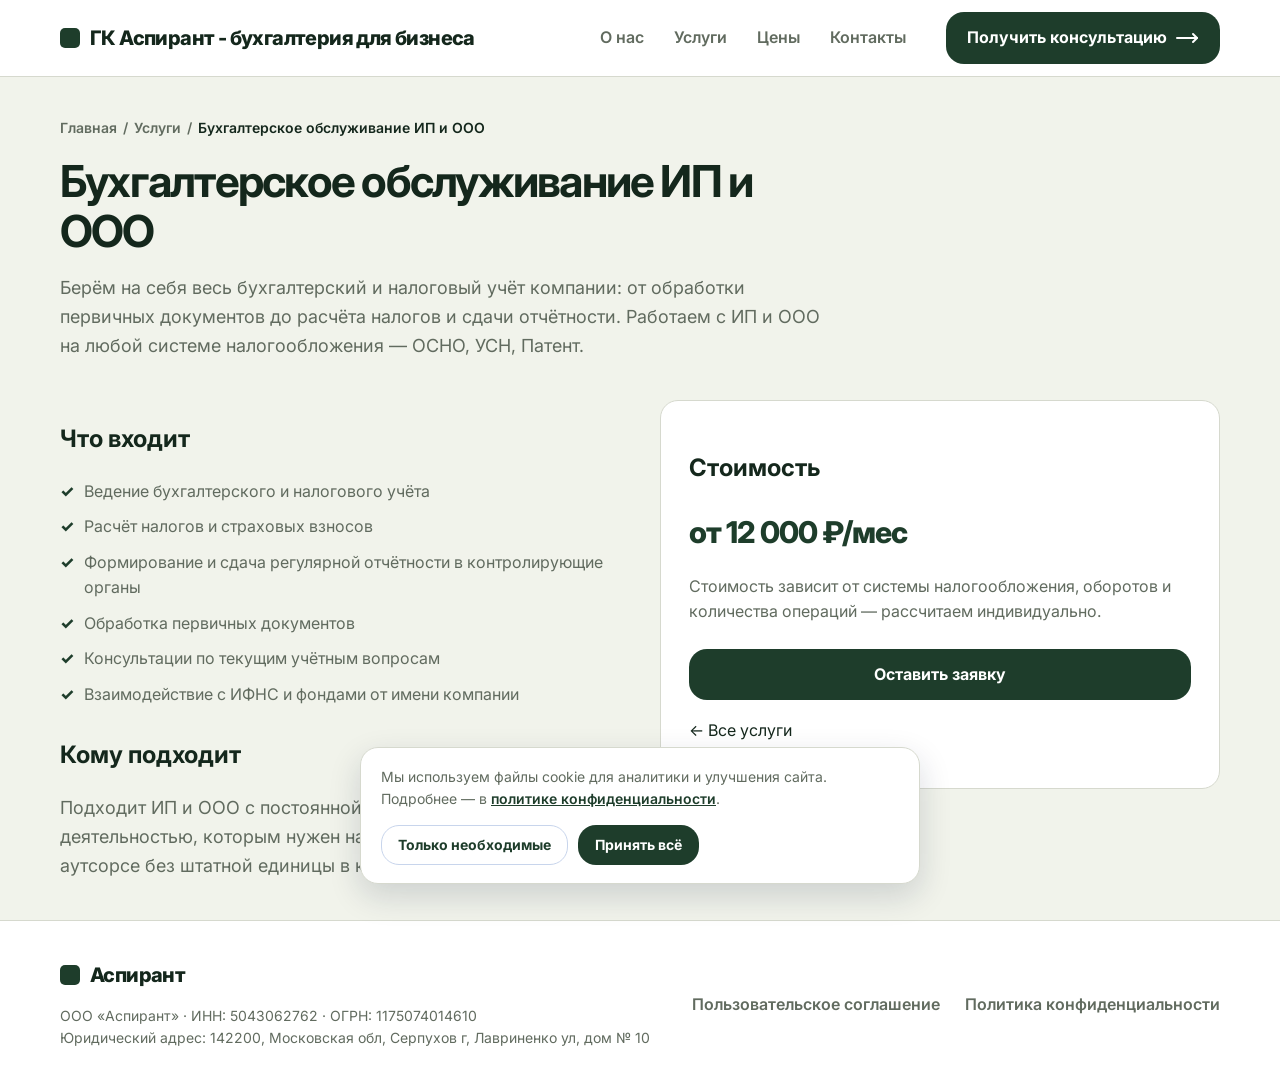
==== uslugi/buhgalterskoe-obsluzhivanie/index.html @ 934bf824 "Add individual service pages and Fix: guard form-only JS logic so pages without contact form render " ====
<!doctype html>
<html lang="ru">
	<head>
		<meta charset="UTF-8" />
		<meta name="viewport" content="width=device-width, initial-scale=1.0" />
		<meta name="description" content="Ведение бухгалтерского и налогового учёта для ИП и ООО на ОСНО, УСН и Патенте: расчёт налогов, подготовка и сдача отчётности, поддержка по текущим вопросам." />
		<title>Бухгалтерское обслуживание ИП и ООО — ГК Аспирант</title>
		<link rel="canonical" href="https://aspirant.msk.ru/uslugi/buhgalterskoe-obsluzhivanie/" />
		<link rel="preconnect" href="https://fonts.googleapis.com" />
		<link rel="preconnect" href="https://fonts.gstatic.com" crossorigin />
		<link
			href="https://fonts.googleapis.com/css2?family=Inter:wght@400;500;600;700;800&display=swap"
			rel="stylesheet"
		/>
		<link rel="icon" href="/images/icons/favicon.ico" sizes="32x32" />
		<link rel="icon" href="/images/icons/favicon.svg" type="image/svg+xml" />
		<link rel="apple-touch-icon" href="/images/icons/apple-touch-icon.png" />
		<link rel="icon" type="image/png" sizes="192x192" href="/images/icons/icon-192.png" />
		<link rel="icon" type="image/png" sizes="512x512" href="/images/icons/icon-512.png" />
		<link rel="stylesheet" href="/style.css" />
		<script type="application/ld+json">
			{
				"@context": "https://schema.org",
				"@type": "Service",
				"serviceType": "Бухгалтерское обслуживание ИП и ООО",
				"name": "Бухгалтерское обслуживание ИП и ООО",
				"description": "Ведение бухгалтерского и налогового учёта для ИП и ООО на ОСНО, УСН и Патенте: расчёт налогов, подготовка и сдача отчётности, поддержка по текущим вопросам.",
				"url": "https://aspirant.msk.ru/uslugi/buhgalterskoe-obsluzhivanie/",
				"provider": {
					"@type": "AccountingService",
					"name": "ГК Аспирант",
					"url": "https://aspirant.msk.ru/",
					"telephone": ["+7-977-890-30-81", "+7-905-116-89-14"],
					"email": "info@aspirant.msk.ru"
				},
				"areaServed": [
					{ "@type": "City", "name": "Москва" },
					{ "@type": "City", "name": "Тула" }
				]
			}
		</script>
	</head>
	<body>
		<header class="site-header">
			<div class="container navbar">
				<a class="logo" href="/" aria-label="ГК Аспирант">
					<span class="logo-mark" aria-hidden="true"></span>
					<span class="logo-text">ГК Аспирант - бухгалтерия для бизнеса</span>
				</a>
				<nav class="nav-menu" id="navMenu" aria-label="Основная навигация">
					<ul class="nav-links">
						<li><a class="nav-link" href="/#about">О нас</a></li>
						<li><a class="nav-link" href="/#services">Услуги</a></li>
						<li><a class="nav-link" href="/#pricing">Цены</a></li>
						<li><a class="nav-link" href="/#contacts">Контакты</a></li>
					</ul>
					<a class="btn btn-primary" href="/#contacts"
						>Получить консультацию
						<svg
							xmlns="http://www.w3.org/2000/svg"
							width="24"
							height="24"
							viewBox="0 0 24 24"
							fill="none"
							stroke="currentColor"
							stroke-width="2"
							stroke-linecap="round"
							stroke-linejoin="round"
							class="lucide lucide-move-right-icon lucide-move-right"
						>
							<path d="M18 8L22 12L18 16" />
							<path d="M2 12H22" /></svg
					></a>
				</nav>
				<button
					class="hamburger"
					id="hamburger"
					type="button"
					aria-label="Открыть меню"
					aria-controls="navMenu"
					aria-expanded="false"
				>
					<span></span><span></span><span></span>
				</button>
			</div>
		</header>

		<main>
			<section class="fade-in" style="padding-top: 40px; padding-bottom: 40px;">
				<div class="container">
					<nav class="breadcrumb" aria-label="Хлебные крошки">
						<a href="/">Главная</a> <span aria-hidden="true">/</span>
						<a href="/#services">Услуги</a> <span aria-hidden="true">/</span>
						<span>Бухгалтерское обслуживание ИП и ООО</span>
					</nav>
					<div class="section-header" style="text-align: left; margin: 18px 0 40px; max-width: 760px;">
						<h1 class="section-title">Бухгалтерское обслуживание ИП и ООО</h1>
						<p class="lead" style="text-align: left;">Берём на себя весь бухгалтерский и налоговый учёт компании: от обработки первичных документов до расчёта налогов и сдачи отчётности. Работаем с ИП и ООО на любой системе налогообложения — ОСНО, УСН, Патент.</p>
					</div>
					<div class="contact-grid">
						<div>
							<h2>Что входит</h2>
							<ul class="check-list" style="margin-bottom: 28px;">
									<li>Ведение бухгалтерского и налогового учёта</li>
									<li>Расчёт налогов и страховых взносов</li>
									<li>Формирование и сдача регулярной отчётности в контролирующие органы</li>
									<li>Обработка первичных документов</li>
									<li>Консультации по текущим учётным вопросам</li>
									<li>Взаимодействие с ИФНС и фондами от имени компании</li>
							</ul>
							<h2>Кому подходит</h2>
							<p class="lead" style="text-align: left; margin-bottom: 0;">Подходит ИП и ООО с постоянной хозяйственной деятельностью, которым нужен надёжный бухгалтер на аутсорсе без штатной единицы в компании.</p>
						</div>
						<div class="contact-card card-hover" style="padding: 28px;">
							<h2>Стоимость</h2>
							<div class="price">от 12 000 ₽/мес</div>
							<p class="muted" style="margin-bottom: 24px;">Стоимость зависит от системы налогообложения, оборотов и количества операций — рассчитаем индивидуально.</p>
							<a class="btn btn-primary" href="/#contacts" style="width: 100%;">Оставить заявку</a>
							<p style="margin-top: 18px;">
								<a href="/#services">← Все услуги</a>
							</p>
						</div>
					</div>
				</div>
			</section>
		</main>
		<footer class="site-footer">
			<div class="container footer-grid">
				<div>
					<a class="logo" href="/"
						><span class="logo-mark" aria-hidden="true"></span><span>Аспирант</span></a
					>
					<p class="copyright">
						ООО «Аспирант» · ИНН: 5043062762 · ОГРН: 1175074014610<br />
						Юридический адрес: 142200, Московская обл, Серпухов г, Лавриненко ул, дом №
						10
					</p>
				</div>
				<nav class="footer-links" aria-label="Навигация в подвале">
					<a href="/documents/agreement.pdf" target="_blank" rel="noopener"
						>Пользовательское соглашение</a
					>
					<a href="/documents/privacy-policy.pdf" target="_blank" rel="noopener"
						>Политика конфиденциальности</a
					>
				</nav>
			</div>
		</footer>
		<div class="toast-container" id="toastContainer" aria-live="polite"></div>
		<div
			class="cookie-banner"
			id="cookieBanner"
			role="dialog"
			aria-label="Уведомление об использовании cookie"
		>
			<div class="cookie-banner-inner">
				<p>
					Мы используем файлы cookie для аналитики и улучшения сайта. Подробнее — в
					<a href="/documents/privacy-policy.pdf" target="_blank" rel="noopener"
						>политике конфиденциальности</a
					>.
				</p>
				<div class="cookie-banner-actions">
					<button class="btn btn-ghost" id="cookieDecline" type="button">
						Только необходимые
					</button>
					<button class="btn btn-primary" id="cookieAccept" type="button">
						Принять всё
					</button>
				</div>
			</div>
		</div>
		<script src="/script.js"></script>
	</body>
</html>
---- style.css ----
:root {
	--color-primary: #1e3d2b;
	--color-primary-light: #e4f9f5;
	--color-text: #14271c;
	--color-text-muted: #616b5f;
	--color-site-header: #11999e;
	--color-bg: #f1f3eb;
	--color-bg-secondary: #dee0d5;
	--color-border: #d6d9ce;
	--color-danger: #dc2626;
	--color-hover: #22382a;
	--container: 1160px;
	--radius: 18px;
	--header-height: 76px;
}

* {
	box-sizing: border-box;
}

html {
	scroll-behavior: smooth;
	scroll-padding-top: calc(var(--header-height) + 18px);
}

body {
	margin: 0;
	/* text-align: justify; */
	font-family:
		'Inter',
		system-ui,
		-apple-system,
		BlinkMacSystemFont,
		'Segoe UI',
		sans-serif;
	color: var(--color-text);
	background: var(--color-bg);
	line-height: 1.6;
}

body.menu-open {
	overflow: hidden;
}

a {
	color: inherit;
	text-decoration: none;
}
img,
svg {
	max-width: 100%;
	display: block;
}
button,
input,
textarea {
	font: inherit;
}

.container {
	width: min(100% - 32px, var(--container));
	margin-inline: auto;
}

.site-header {
	position: sticky;
	top: 0;
	z-index: 100;
	min-height: var(--header-height);
	background: rgba(255, 255, 255, 0.96);
	border-bottom: 1px solid var(--color-border);
	backdrop-filter: blur(10px);
}

.navbar {
	min-height: var(--header-height);
	display: flex;
	align-items: center;
	justify-content: space-between;
	gap: 24px;
}

.logo {
	display: inline-flex;
	align-items: center;
	gap: 10px;
	font-size: clamp(12px, 6vw, 20px);
	/* font-size: 20px; */
	font-weight: 800;
	letter-spacing: -0.03em;
	max-width: 400px;
}

.logo-text {
	white-space: nowrap;
	font-size: clamp(1px, 4vw, 20px);
}

.logo-mark {
	width: 100%;
	max-width: 20px;
	height: 20px;
	background: var(--color-primary);
	border-radius: 5px;
	flex: 0 0 auto;
}

.nav-menu {
	display: flex;
	align-items: center;
	gap: 28px;
}

.nav-links {
	display: flex;
	align-items: center;
	gap: 6px;
	list-style: none;
	margin: 0;
	padding: 0;
}

.nav-link {
	display: inline-flex;
	padding: 10px 12px;
	color: var(--color-text-muted);
	font-weight: 600;
	transition:
		color 0.2s ease,
		background 0.2s ease;
	border-radius: 999px;
}

.nav-link:hover,
.nav-link.active {
	color: var(--color-primary);
	background: var(--color-primary-light);
}

.btn {
	display: inline-flex;
	align-items: center;
	justify-content: center;
	gap: 8px;
	min-height: 46px;
	padding: 12px 20px;
	border: 1px solid transparent;
	border-radius: var(--radius);
	cursor: pointer;
	font-weight: 700;
	transition:
		transform 0.2s ease,
		background 0.2s ease,
		border-color 0.2s ease;
}

.btn:hover {
	transform: translateY(-2px);
}
.btn-primary {
	color: #fff;
	background: var(--color-primary);
}
.btn-primary:hover {
	background: var(--color-hover);
}
.btn-ghost {
	color: var(--color-primary);
	background: #fff;
	border-color: #c8d5ec;
}

.hamburger {
	display: none;
	width: 100%;
	max-width: 44px;
	height: 44px;
	border: 1px solid var(--color-border);
	border-radius: 12px;
	background: #fff;
	cursor: pointer;
	position: relative;
}

.hamburger span {
	position: absolute;
	left: 11px;
	right: 11px;
	height: 2px;
	background: var(--color-text);
	border-radius: 2px;
	transition:
		transform 0.2s ease,
		opacity 0.2s ease,
		top 0.2s ease;
}

.hamburger span:nth-child(1) {
	top: 14px;
}
.hamburger span:nth-child(2) {
	top: 21px;
}
.hamburger span:nth-child(3) {
	top: 28px;
}
.hamburger.active span:nth-child(1) {
	top: 21px;
	transform: rotate(45deg);
}
.hamburger.active span:nth-child(2) {
	opacity: 0;
}
.hamburger.active span:nth-child(3) {
	top: 21px;
	transform: rotate(-45deg);
}

main {
	overflow: hidden;
}

section {
	padding: 88px 0;
}
.section-muted {
	background: var(--color-bg-secondary);
}

.section-header {
	max-width: 720px;
	margin: 0 auto 44px;
	text-align: center;
}

.section-title {
	margin: 0 0 12px;
	font-size: clamp(32px, 5vw, 44px);
	line-height: 1.12;
	letter-spacing: -0.04em;
}

.section-subtitle,
.muted {
	color: var(--color-text-muted);
}

.hero {
	padding: 56px 0 48px;
}

.hero-grid {
	display: grid;
	grid-template-columns: minmax(0, 1.05fr) minmax(320px, 0.95fr);
	gap: 52px;
	align-items: center;
}

.tag-pill {
	display: inline-flex;
	align-items: center;
	margin-bottom: 20px;
	padding: 8px 14px;
	border-radius: 999px;
	color: var(--color-primary);
	background: var(--color-primary-light);
	font-weight: 700;
	font-size: 14px;
}

h1 {
	margin: 0 0 22px;
	max-width: 720px;
	font-size: clamp(40px, 6.8vw, 68px);
	line-height: 1.02;
	letter-spacing: -0.06em;
}

.main-text,
.feature-list,
.service-card,
.hero-text,
.lead {
	text-align: justify;
	overflow-wrap: break-word;
	word-break: normal;
	hyphens: auto;
}

.main-text {
	margin: 0 0 20px;
	max-width: 620px;
	color: var(--color-text);
	letter-spacing: -0.06em;
	line-height: 1.3;
	font-size: clamp(36px, 6.8vw, 53px);
	text-align: center;
	hyphens: auto;
	overflow-wrap: break-word;
}

.hero-text {
	margin: 0 0 30px;
	max-width: 620px;
	color: var(--color-text-muted);
	font-size: 19px;
	hyphens: auto;
	overflow-wrap: break-word;
}

.hero-actions {
	display: flex;
	flex-wrap: wrap;
	gap: 14px;
}

.illustration-card {
	padding: 4px;
	border: 1px solid var(--color-border);
	border-radius: 30px;
	background: #fff;
}

.illustration-card img {
	width: 170%;
	height: 280%;
	border-radius: 30px;
	/* object-fit: contain; */
}

.stats {
	margin-top: 34px;
	display: flex;
	flex-wrap: wrap;
	align-items: center;
	justify-content: space-between;

	background: #fff;
	border: 1px solid #e8e5df;
	border-radius: 22px;

	padding: 14px 34px;
	box-shadow: 0 4px 18px rgba(0, 0, 0, 0.04);
}

.stat {
	flex: 1 1 0;
	min-width: 0;
	color: var(--color-primary);
	display: flex;
	justify-content: center;
	align-items: center;
	gap: 18px;
}

.stat-info {
	display: grid;
}

.stat strong {
	font-size: 35px;
}

.divider {
	width: 1px;
	height: 72px;
	background: #ece9e2;
}

.contact-grid {
	display: grid;
	grid-template-columns: 1fr 1fr;
	gap: 40px;
	align-items: start;
}

.lead {
	margin-bottom: 25px;
	font-size: 18px;
	color: var(--color-text-muted);
	hyphens: auto;
	overflow-wrap: break-word;
}

/* .about-grid{
      display: grid;
      grid-template-columns: repeat(3, 1fr);
    } */

.feature-list {
	display: grid;
	grid-template-columns: repeat(3, 1fr);
	gap: 16px;
}

.feature-card,
.service-card,
.pricing-card,
.contact-card,
.form-card {
	border: 1px solid var(--color-border);
	border-radius: var(--radius);
	background: #fff;
	hyphens: auto;
	overflow-wrap: break-word;
}

.feature-card,
.contact-card {
	padding: 22px;
}

.card-hover {
	transition:
		transform 0.2s ease,
		border-color 0.2s ease;
}
.card-hover:hover {
	transform: translateY(-4px);
	border-color: #c8d5ec;
}

.icon-box {
	width: 46px;
	height: 46px;
	display: inline-flex;
	align-items: center;
	justify-content: center;
	margin-bottom: 14px;
	color: var(--color-primary);
	background: var(--color-primary-light);
	border-radius: 14px;
}

.feature-card h3,
.service-card h3,
.pricing-card h3 {
	margin: 0 0 8px;
	font-size: 20px;
}
.feature-card p,
.service-card p {
	margin: 0;
	color: var(--color-text-muted);
	flex: 1;
}

.services-grid {
	display: grid;
	grid-template-columns: repeat(6, 1fr);
	gap: 18px;
}

.service-card {
	padding: 24px;
	grid-column: span 2;
}

.service-card:nth-child(1),
.service-card:nth-child(2) {
	grid-column: span 3; /* 6/3=2 */
}

.service-card-info {
	min-height: 102px;
	margin-bottom: 18px;
}

.service-items {
	display: flex;
	flex-direction: column;
	height: 100%;
}

.details-link {
	align-self: flex-start;
	/* margin-top: auto; */
	padding: 0;
	border: 0;
	background: transparent;
	color: var(--color-primary);
	font-weight: 800;
	cursor: pointer;
}

.service-details {
	display: grid;
	grid-template-rows: 0fr;
	transition: grid-template-rows 0.25s ease;
}

.service-details > div {
	overflow: hidden;
}
.service-card.open .service-details {
	grid-template-rows: 1fr;
}
.service-details p {
	margin-top: 14px;
	padding-top: 14px;
	border-top: 1px solid var(--color-border);
}

.service-page-link {
	margin-top: 0 !important;
	padding-top: 0 !important;
	border-top: 0 !important;
}
.service-page-link a {
	color: var(--color-primary);
	font-weight: 700;
}
.service-page-link a:hover {
	text-decoration: underline;
}

.pricing-grid {
	display: grid;
	grid-template-columns: repeat(3, 1fr);
	gap: 20px;
}

.pricing-card {
	position: relative;
	padding: 28px;
}
.pricing-card.popular {
	border: 2px solid var(--color-primary);
}

.badge {
	position: absolute;
	top: 18px;
	right: 18px;
	padding: 6px 10px;
	border-radius: 999px;
	color: #fff;
	background: var(--color-primary);
	font-size: 12px;
	font-weight: 800;
}

.price {
	margin: 18px 0;
	color: var(--color-primary);
	font-size: 30px;
	font-weight: 800;
	letter-spacing: -0.03em;
}

.list-size {
	min-height: 133px;
	margin-bottom: 36px;
}

.check-list {
	padding: 0;
	list-style: none;
	display: grid;
	gap: 10px;
	color: var(--color-text-muted);
}
.check-list li {
	display: flex;
	gap: 10px;
}
.check-list li::before {
	content: '✓';
	color: var(--color-primary);
	font-weight: 800;
}

.contact-items {
	display: grid;
	gap: 23px;
	min-height: 500px;
	height: 100%;
}
.contact-row {
	display: flex;
	gap: 14px;
	align-items: flex-start;
}
.contact-row p {
	margin: 0;
	color: var(--color-text-muted);
}

.form-card {
	height: 100%;
	padding: 28px;
}
.field {
	margin-bottom: 16px;
}
label {
	display: block;
	margin-bottom: 8px;
	font-weight: 700;
}
input,
textarea {
	width: 100%;
	border: 1px solid var(--color-border);
	border-radius: 14px;
	padding: 13px 14px;
	background: #fff;
	color: var(--color-text);
	outline: none;
	transition:
		border-color 0.2s ease,
		box-shadow 0.2s ease;
}
textarea {
	min-height: 126px;
	resize: vertical;
}
input:focus,
textarea:focus {
	border-color: var(--color-primary);
	box-shadow: 0 0 0 4px var(--color-primary-light);
}
.invalid {
	border-color: var(--color-danger) !important;
}
.success-message {
	margin-top: 14px;
	color: #166534;
	font-weight: 700;
	opacity: 0;
	max-height: 0;
	overflow: hidden;
	transform: translateY(-6px);
	transition:
		opacity 0.4s ease,
		transform 0.4s ease,
		max-height 0.4s ease;
}
.success-message.show {
	opacity: 1;
	max-height: 60px;
	transform: translateY(0);
}
.error-message {
	margin-top: 14px;
	color: var(--color-danger);
	font-weight: 700;
	opacity: 0;
	max-height: 0;
	overflow: hidden;
	transform: translateY(-6px);
	transition:
		opacity 0.4s ease,
		transform 0.4s ease,
		max-height 0.4s ease;
}
.error-message.show {
	opacity: 1;
	max-height: 60px;
	transform: translateY(0);
}

.breadcrumb {
	display: flex;
	flex-wrap: wrap;
	gap: 6px;
	margin: 0 0 8px;
	color: var(--color-text-muted);
	font-size: 14px;
	font-weight: 600;
}
.breadcrumb a {
	color: var(--color-text-muted);
	transition: color 0.2s ease;
}
.breadcrumb a:hover {
	color: var(--color-primary);
	text-decoration: underline;
}
.breadcrumb span:last-child {
	color: var(--color-text);
}

.cookie-banner {
	position: fixed;
	left: 16px;
	right: 16px;
	bottom: 16px;
	z-index: 1200;
	max-width: 560px;
	margin: 0 auto;
	padding: 18px 20px;
	background: #fff;
	border: 1px solid var(--color-border);
	border-radius: var(--radius);
	box-shadow: 0 12px 32px rgba(20, 30, 60, 0.16);
	display: none;
}
.cookie-banner.visible {
	display: block;
}
.cookie-banner p {
	margin: 0 0 14px;
	font-size: 14px;
	color: var(--color-text-muted);
}
.cookie-banner a {
	color: var(--color-primary);
	font-weight: 600;
	text-decoration: underline;
}

.cookie-banner-actions {
	display: flex;
	gap: 10px;
	flex-wrap: wrap;
}
.cookie-banner-actions .btn {
	min-height: 38px;
	padding: 8px 16px;
	font-size: 14px;
}

.toast {
	display: flex;
	align-items: flex-start;
	gap: 12px;
	padding: 16px 18px;
	border-radius: 14px;
	background: #fff;
	box-shadow:
		0 12px 32px rgba(20, 30, 60, 0.16),
		0 2px 8px rgba(20, 30, 60, 0.08);
	border-left: 4px solid var(--color-primary);
	opacity: 0;
	transform: translateX(24px);
	transition:
		opacity 0.35s ease,
		transform 0.35s ease;
	pointer-events: auto;
}

.toast.toast-visible {
	opacity: 1;
	transform: translateX(0);
}
.toast.toast-leaving {
	opacity: 0;
	transform: translateX(24px);
}

.toast.toast-success {
	border-left-color: #16a34a;
}
.toast.toast-error {
	border-left-color: var(--color-danger);
}

.toast-icon {
	flex: 0 0 auto;
	width: 24px;
	height: 24px;
	display: inline-flex;
	align-items: center;
	justify-content: center;
	border-radius: 50%;
	color: #fff;
	font-size: 14px;
	font-weight: 800;
}
.toast-success .toast-icon {
	background: #16a34a;
}
.toast-error .toast-icon {
	background: var(--color-danger);
}

.toast-body {
	flex: 1;
}
.toast-title {
	margin: 0 0 2px;
	font-weight: 700;
	font-size: 15px;
}
.toast-text {
	margin: 0;
	color: var(--color-text-muted);
	font-size: 14px;
	line-height: 1.45;
}

.toast-close {
	flex: 0 0 auto;
	border: 0;
	background: transparent;
	color: var(--color-text-muted);
	cursor: pointer;
	font-size: 18px;
	line-height: 1;
	padding: 2px;
}
.toast-close:hover {
	color: var(--color-text);
}

@media (max-width: 480px) {
	.toast-container {
		top: auto;
		bottom: 20px;
		right: 16px;
		left: 16px;
		max-width: none;
	}
}

.site-footer {
	padding: 38px 0;
	border-top: 1px solid var(--color-border);
	background: #fff;
}
.footer-grid {
	display: grid;
	grid-template-columns: 1fr auto;
	gap: 24px;
	align-items: center;
}
.footer-links {
	text-align: justify;
	grid-column: span 1;
	display: grid;
	grid-template-columns: repeat(2, 1fr);
	flex-wrap: wrap;
	gap: 18px;
	color: var(--color-text-muted);
	font-weight: 600;
}

.copyright {
	margin: 12px 0 0;
	color: var(--color-text-muted);
	font-size: 14px;
}

input:focus,
textarea:focus {
	border-color: var(--color-primary);
	box-shadow: 0 0 0 4px var(--color-primary-light);
}
.invalid {
	border-color: var(--color-danger);
}
.field-error-text {
	margin: 6px 0 0;
	color: var(--color-danger);
	font-size: 13px;
	font-weight: 600;
}
.consent-field .field-error-text {
	margin-left: 28px;
}
.toast-container {
	position: fixed;
	top: 20px;
	right: 20px;
	z-index: 1000;
	display: flex;
	flex-direction: column;
	gap: 12px;
	max-width: min(340px, calc(100vw - 40px));
	pointer-events: none;
}

.consent-field {
	margin-bottom: 20px;
}
.consent-label {
	display: flex;
	align-items: flex-start;
	gap: 10px;
	margin-bottom: 0;
	font-weight: 400;
	font-size: 14px;
	color: var(--color-text-muted);
	cursor: pointer;
}
.consent-label input[type='checkbox'] {
	width: 18px;
	height: 18px;
	margin-top: 2px;
	flex: 0 0 auto;
	accent-color: var(--color-primary);
	cursor: pointer;
}

.consent-label a {
	color: var(--color-primary);
	font-weight: 600;
	text-decoration: underline;
}
.consent-label.invalid {
	color: var(--color-danger);
}
.consent-label.invalid input[type='checkbox'] {
	outline: 2px solid var(--color-danger);
	outline-offset: 2px;
	border-radius: 4px;
}

.fade-in {
	opacity: 0;
	transform: translateY(22px);
	transition:
		opacity 0.6s ease,
		transform 0.6s ease;
}
.fade-in.visible {
	opacity: 1;
	transform: translateY(0);
}

@media (max-width: 900px) {
	.hamburger {
		display: inline-flex;
	}
	.nav-menu {
		position: fixed;
		top: var(--header-height);
		left: 0;
		right: 0;
		display: none;
		padding: 20px 16px 28px;
		background: #fff;
		border-bottom: 1px solid var(--color-border);
	}
	.nav-menu.open {
		display: block;
	}
	.nav-links {
		display: grid;
		gap: 8px;
		margin-bottom: 18px;
	}
	.nav-link {
		width: 100%;
	}
	.nav-menu .btn {
		width: 100%;
	}
	.hero-grid,
	.about-grid,
	.contact-grid {
		grid-template-columns: 1fr;
	}
	.hero {
		padding-top: 48px;
	}
	.services-grid,
	.pricing-grid {
		grid-template-columns: repeat(2, 1fr);
	}
	.footer-grid {
		grid-template-columns: 1fr;
	}
}

@media (max-width: 640px) {
	.container {
		width: min(100% - 24px, var(--container));
	}
	section {
		padding: 64px 0;
	}

	.stats .stat {
		width: 100%;
	}

	.divider {
		margin-top: 5px;
		margin-bottom: 5px;
		width: 100%;
		height: 1px;
		background: #ece9e2;
	}

	.hero-actions .btn {
		width: 100%;
	}

	.feature-list,
	.services-grid,
	.pricing-grid {
		grid-template-columns: 1fr;
	}

	.service-card,
	.service-card:nth-child(1),
	.service-card:nth-child(2) {
		grid-column: span 1;
	}

	.illustration-card {
		padding: 14px;
		border-radius: 22px;
	}

	.main-text,
	.feature-card,
	.service-card,
	.hero-text,
	.lead {
		text-align: justify;
	}
}
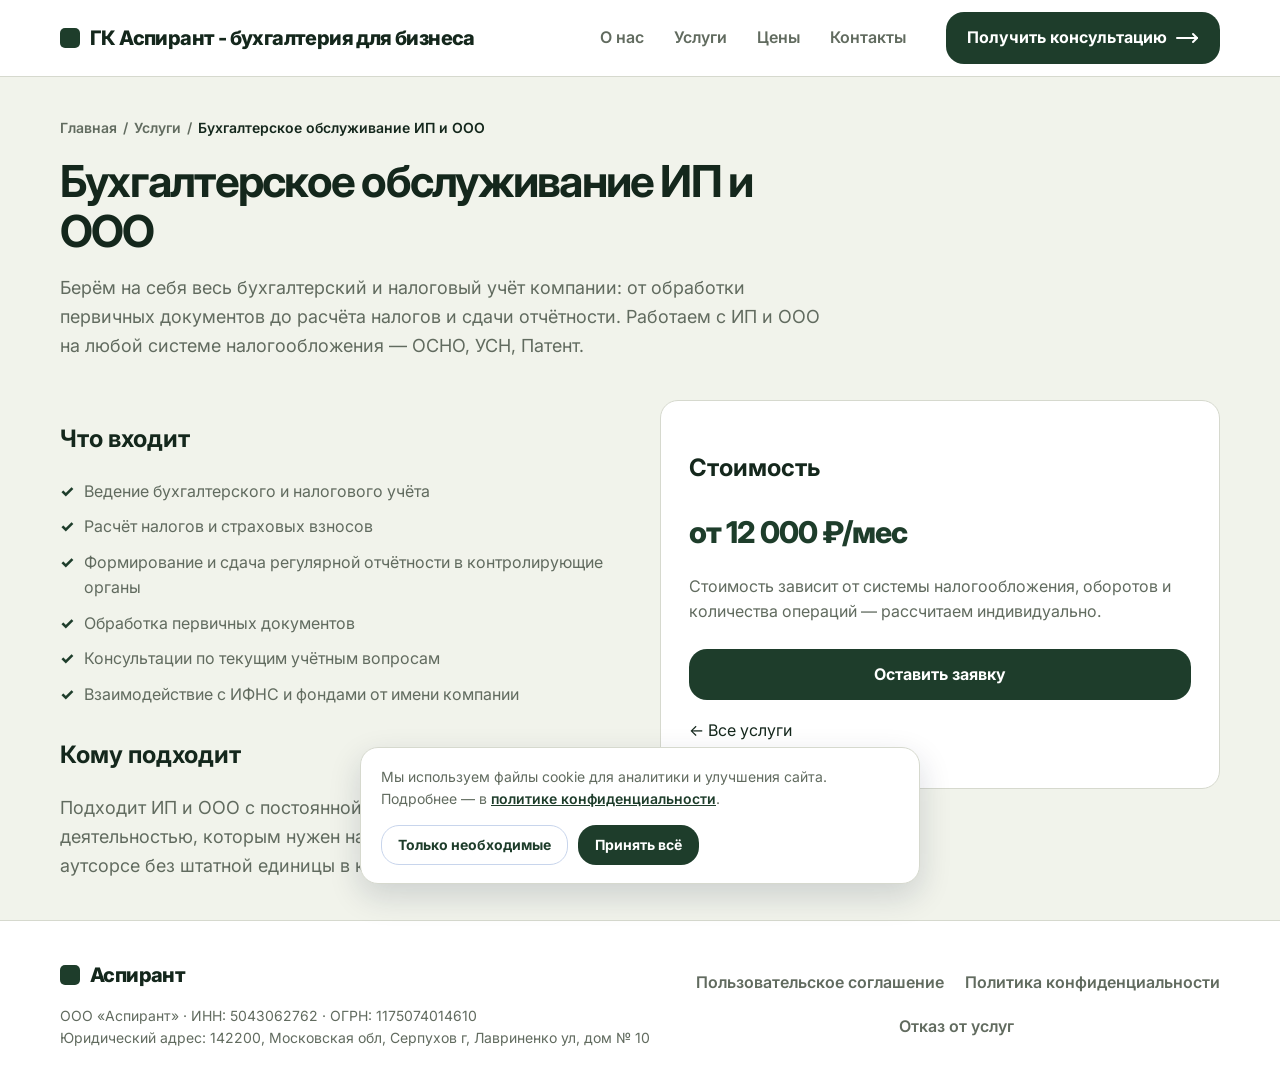
==== commit 5c160c5b: "Decline pdf file added" ====
--- a/uslugi/buhgalterskoe-obsluzhivanie/index.html
+++ b/uslugi/buhgalterskoe-obsluzhivanie/index.html
@@ -3,7 +3,10 @@
 	<head>
 		<meta charset="UTF-8" />
 		<meta name="viewport" content="width=device-width, initial-scale=1.0" />
-		<meta name="description" content="Ведение бухгалтерского и налогового учёта для ИП и ООО на ОСНО, УСН и Патенте: расчёт налогов, подготовка и сдача отчётности, поддержка по текущим вопросам." />
+		<meta
+			name="description"
+			content="Ведение бухгалтерского и налогового учёта для ИП и ООО на ОСНО, УСН и Патенте: расчёт налогов, подготовка и сдача отчётности, поддержка по текущим вопросам."
+		/>
 		<title>Бухгалтерское обслуживание ИП и ООО — ГК Аспирант</title>
 		<link rel="canonical" href="https://aspirant.msk.ru/uslugi/buhgalterskoe-obsluzhivanie/" />
 		<link rel="preconnect" href="https://fonts.googleapis.com" />
@@ -86,37 +89,55 @@
 		</header>
 
 		<main>
-			<section class="fade-in" style="padding-top: 40px; padding-bottom: 40px;">
+			<section class="fade-in" style="padding-top: 40px; padding-bottom: 40px">
 				<div class="container">
 					<nav class="breadcrumb" aria-label="Хлебные крошки">
 						<a href="/">Главная</a> <span aria-hidden="true">/</span>
 						<a href="/#services">Услуги</a> <span aria-hidden="true">/</span>
 						<span>Бухгалтерское обслуживание ИП и ООО</span>
 					</nav>
-					<div class="section-header" style="text-align: left; margin: 18px 0 40px; max-width: 760px;">
+					<div
+						class="section-header"
+						style="text-align: left; margin: 18px 0 40px; max-width: 760px"
+					>
 						<h1 class="section-title">Бухгалтерское обслуживание ИП и ООО</h1>
-						<p class="lead" style="text-align: left;">Берём на себя весь бухгалтерский и налоговый учёт компании: от обработки первичных документов до расчёта налогов и сдачи отчётности. Работаем с ИП и ООО на любой системе налогообложения — ОСНО, УСН, Патент.</p>
+						<p class="lead" style="text-align: left">
+							Берём на себя весь бухгалтерский и налоговый учёт компании: от обработки
+							первичных документов до расчёта налогов и сдачи отчётности. Работаем с
+							ИП и ООО на любой системе налогообложения — ОСНО, УСН, Патент.
+						</p>
 					</div>
 					<div class="contact-grid">
 						<div>
 							<h2>Что входит</h2>
-							<ul class="check-list" style="margin-bottom: 28px;">
-									<li>Ведение бухгалтерского и налогового учёта</li>
-									<li>Расчёт налогов и страховых взносов</li>
-									<li>Формирование и сдача регулярной отчётности в контролирующие органы</li>
-									<li>Обработка первичных документов</li>
-									<li>Консультации по текущим учётным вопросам</li>
-									<li>Взаимодействие с ИФНС и фондами от имени компании</li>
+							<ul class="check-list" style="margin-bottom: 28px">
+								<li>Ведение бухгалтерского и налогового учёта</li>
+								<li>Расчёт налогов и страховых взносов</li>
+								<li>
+									Формирование и сдача регулярной отчётности в контролирующие
+									органы
+								</li>
+								<li>Обработка первичных документов</li>
+								<li>Консультации по текущим учётным вопросам</li>
+								<li>Взаимодействие с ИФНС и фондами от имени компании</li>
 							</ul>
 							<h2>Кому подходит</h2>
-							<p class="lead" style="text-align: left; margin-bottom: 0;">Подходит ИП и ООО с постоянной хозяйственной деятельностью, которым нужен надёжный бухгалтер на аутсорсе без штатной единицы в компании.</p>
+							<p class="lead" style="text-align: left; margin-bottom: 0">
+								Подходит ИП и ООО с постоянной хозяйственной деятельностью, которым
+								нужен надёжный бухгалтер на аутсорсе без штатной единицы в компании.
+							</p>
 						</div>
-						<div class="contact-card card-hover" style="padding: 28px;">
+						<div class="contact-card card-hover" style="padding: 28px">
 							<h2>Стоимость</h2>
 							<div class="price">от 12 000 ₽/мес</div>
-							<p class="muted" style="margin-bottom: 24px;">Стоимость зависит от системы налогообложения, оборотов и количества операций — рассчитаем индивидуально.</p>
-							<a class="btn btn-primary" href="/#contacts" style="width: 100%;">Оставить заявку</a>
-							<p style="margin-top: 18px;">
+							<p class="muted" style="margin-bottom: 24px">
+								Стоимость зависит от системы налогообложения, оборотов и количества
+								операций — рассчитаем индивидуально.
+							</p>
+							<a class="btn btn-primary" href="/#contacts" style="width: 100%"
+								>Оставить заявку</a
+							>
+							<p style="margin-top: 18px">
 								<a href="/#services">← Все услуги</a>
 							</p>
 						</div>
@@ -125,26 +146,7 @@
 			</section>
 		</main>
 		<footer class="site-footer">
-			<div class="container footer-grid">
-				<div>
-					<a class="logo" href="/"
-						><span class="logo-mark" aria-hidden="true"></span><span>Аспирант</span></a
-					>
-					<p class="copyright">
-						ООО «Аспирант» · ИНН: 5043062762 · ОГРН: 1175074014610<br />
-						Юридический адрес: 142200, Московская обл, Серпухов г, Лавриненко ул, дом №
-						10
-					</p>
-				</div>
-				<nav class="footer-links" aria-label="Навигация в подвале">
-					<a href="/documents/agreement.pdf" target="_blank" rel="noopener"
-						>Пользовательское соглашение</a
-					>
-					<a href="/documents/privacy-policy.pdf" target="_blank" rel="noopener"
-						>Политика конфиденциальности</a
-					>
-				</nav>
-			</div>
+			<div id="footer"></div>
 		</footer>
 		<div class="toast-container" id="toastContainer" aria-live="polite"></div>
 		<div
@@ -171,5 +173,10 @@
 			</div>
 		</div>
 		<script src="/script.js"></script>
+		<script>
+			fetch('/partials/footer.html')
+				.then((res) => res.text())
+				.then((html) => (document.getElementById('footer').innerHTML = html));
+		</script>
 	</body>
 </html>
--- a/style.css
+++ b/style.css
@@ -834,6 +834,13 @@
 	gap: 18px;
 	color: var(--color-text-muted);
 	font-weight: 600;
+	justify-items: center;
+}
+
+.pdf:nth-child(3) {
+	grid-column: span 2;
+	display: flex;
+	justify-content: center;
 }
 
 .copyright {
